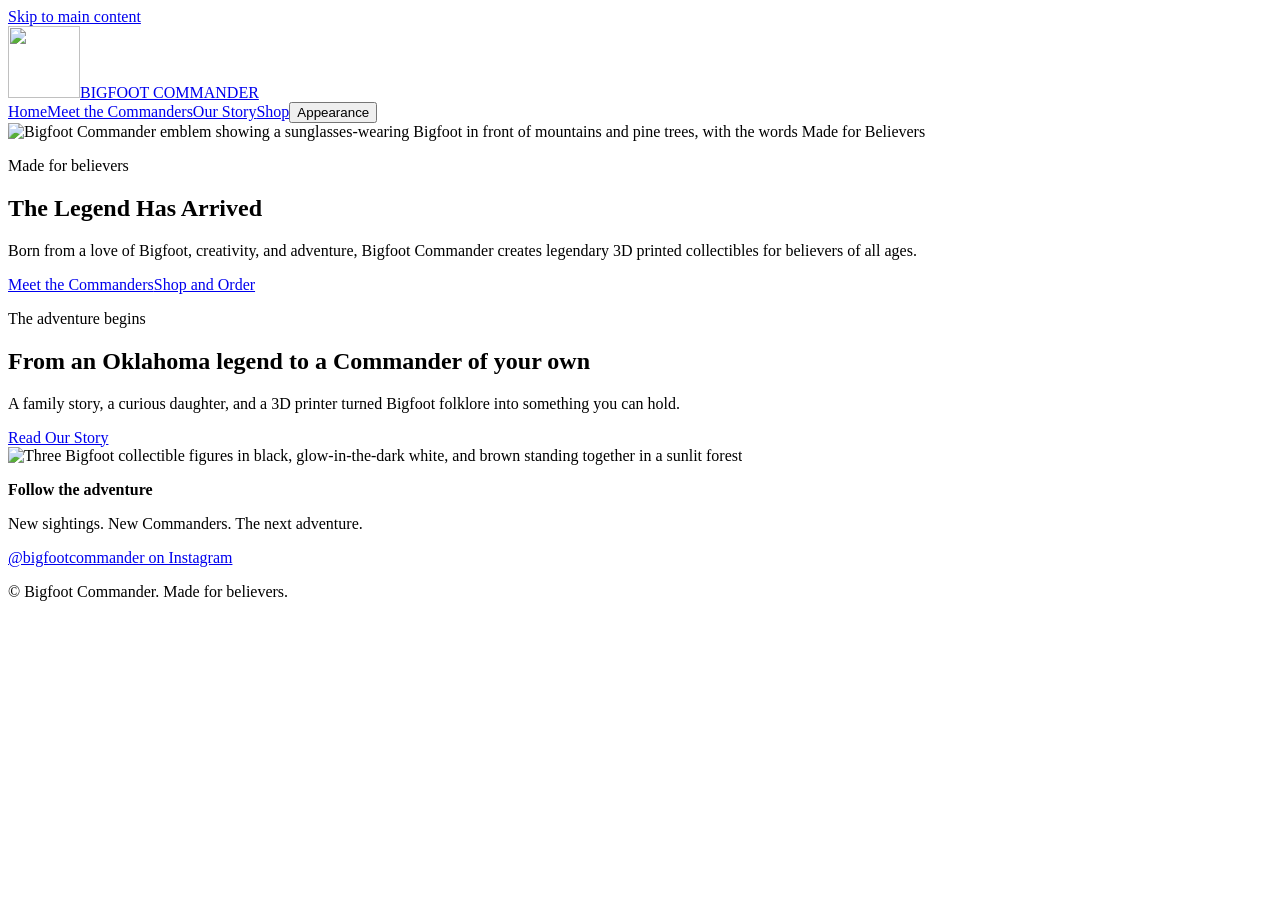
==== index.html @ b550fa46 "Add accessible Bigfoot Commander website: index.html" ====
<!doctype html><html lang="en"><head><meta charset="utf-8"><meta name="viewport" content="width=device-width,initial-scale=1"><meta name="color-scheme" content="light dark"><meta name="description" content="Bigfoot Commander: 3D printed Bigfoot collectibles, made for believers."><title>Home | Bigfoot Commander</title><link rel="icon" href="assets/logo.png"><link rel="stylesheet" href="styles.css"></head><body><a class="skip" href="#main">Skip to main content</a><header class="site-header"><div class="wrap header-inner"><a class="brand" href="index.html"><img src="assets/logo.png" alt="" width="72" height="72"><span>BIGFOOT COMMANDER</span></a><nav class="nav" aria-label="Main navigation"><a href="index.html" aria-current="page">Home</a><a href="commanders.html">Meet the Commanders</a><a href="story.html">Our Story</a><a href="shop.html">Shop</a><button id="theme-toggle" class="theme-btn" type="button">Appearance</button></nav></div></header><main id="main" tabindex="-1"><section class="hero wrap"><img class="hero-logo" src="assets/logo.png" alt="Bigfoot Commander emblem showing a sunglasses-wearing Bigfoot in front of mountains and pine trees, with the words Made for Believers"><p class="eyebrow">Made for believers</p><h1>The Legend Has Arrived</h1><p class="lead">Born from a love of Bigfoot, creativity, and adventure, Bigfoot Commander creates legendary 3D printed collectibles for believers of all ages.</p><div class="actions"><a class="btn" href="commanders.html">Meet the Commanders</a><a class="btn secondary" href="shop.html">Shop and Order</a></div></section><section class="section wrap feature"><div><p class="eyebrow">The adventure begins</p><h2>From an Oklahoma legend to a Commander of your own</h2><p>A family story, a curious daughter, and a 3D printer turned Bigfoot folklore into something you can hold.</p><a class="btn secondary" href="story.html">Read Our Story</a></div><img src="assets/forest-trio.png" alt="Three Bigfoot collectible figures in black, glow-in-the-dark white, and brown standing together in a sunlit forest" loading="lazy"></section></main><footer class="site-footer"><div class="wrap"><p><strong>Follow the adventure</strong></p><p>New sightings. New Commanders. The next adventure.</p><p><a href="https://www.instagram.com/bigfootcommander/" rel="noopener noreferrer">@bigfootcommander on Instagram</a></p><p class="small">© Bigfoot Commander. Made for believers.</p></div></footer><script src="script.js" defer></script></body></html>
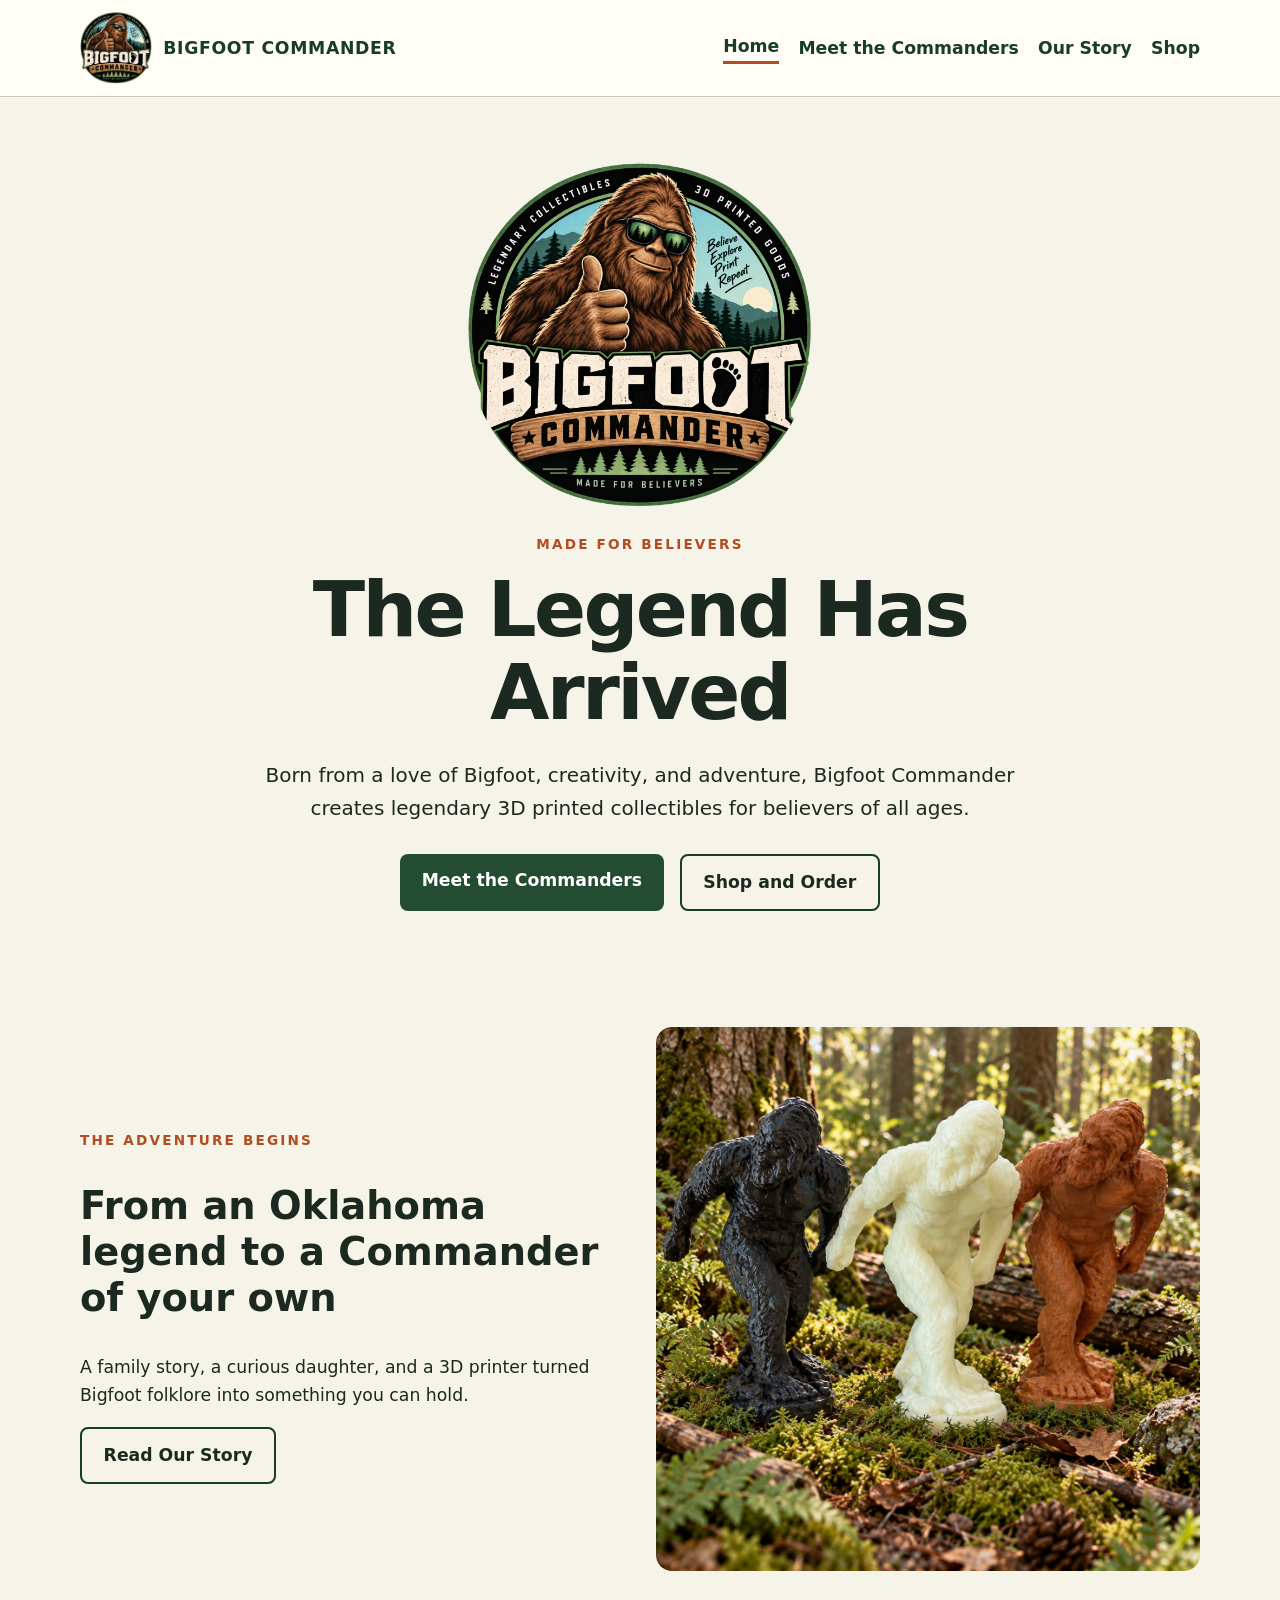
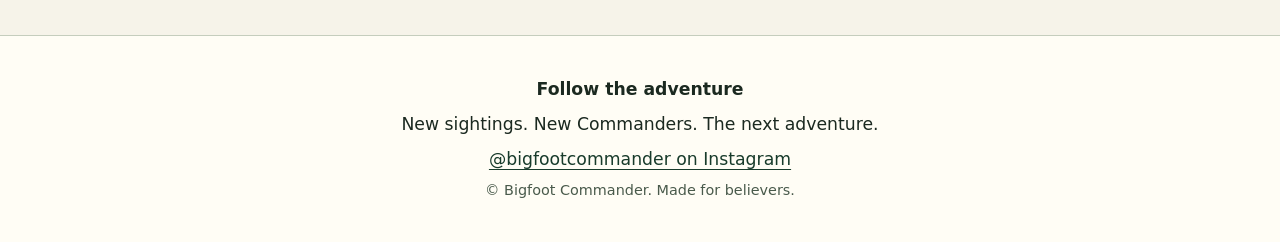
==== commit 30fabba2: "Use automatic system light/dark theme without appearance toggle" ====
--- a/index.html
+++ b/index.html
@@ -1 +1 @@
-<!doctype html><html lang="en"><head><meta charset="utf-8"><meta name="viewport" content="width=device-width,initial-scale=1"><meta name="color-scheme" content="light dark"><meta name="description" content="Bigfoot Commander: 3D printed Bigfoot collectibles, made for believers."><title>Home | Bigfoot Commander</title><link rel="icon" href="assets/logo.png"><link rel="stylesheet" href="styles.css"></head><body><a class="skip" href="#main">Skip to main content</a><header class="site-header"><div class="wrap header-inner"><a class="brand" href="index.html"><img src="assets/logo.png" alt="" width="72" height="72"><span>BIGFOOT COMMANDER</span></a><nav class="nav" aria-label="Main navigation"><a href="index.html" aria-current="page">Home</a><a href="commanders.html">Meet the Commanders</a><a href="story.html">Our Story</a><a href="shop.html">Shop</a><button id="theme-toggle" class="theme-btn" type="button">Appearance</button></nav></div></header><main id="main" tabindex="-1"><section class="hero wrap"><img class="hero-logo" src="assets/logo.png" alt="Bigfoot Commander emblem showing a sunglasses-wearing Bigfoot in front of mountains and pine trees, with the words Made for Believers"><p class="eyebrow">Made for believers</p><h1>The Legend Has Arrived</h1><p class="lead">Born from a love of Bigfoot, creativity, and adventure, Bigfoot Commander creates legendary 3D printed collectibles for believers of all ages.</p><div class="actions"><a class="btn" href="commanders.html">Meet the Commanders</a><a class="btn secondary" href="shop.html">Shop and Order</a></div></section><section class="section wrap feature"><div><p class="eyebrow">The adventure begins</p><h2>From an Oklahoma legend to a Commander of your own</h2><p>A family story, a curious daughter, and a 3D printer turned Bigfoot folklore into something you can hold.</p><a class="btn secondary" href="story.html">Read Our Story</a></div><img src="assets/forest-trio.png" alt="Three Bigfoot collectible figures in black, glow-in-the-dark white, and brown standing together in a sunlit forest" loading="lazy"></section></main><footer class="site-footer"><div class="wrap"><p><strong>Follow the adventure</strong></p><p>New sightings. New Commanders. The next adventure.</p><p><a href="https://www.instagram.com/bigfootcommander/" rel="noopener noreferrer">@bigfootcommander on Instagram</a></p><p class="small">© Bigfoot Commander. Made for believers.</p></div></footer><script src="script.js" defer></script></body></html>+<!doctype html><html lang="en"><head><meta charset="utf-8"><meta name="viewport" content="width=device-width,initial-scale=1"><meta name="color-scheme" content="light dark"><meta name="description" content="Bigfoot Commander: 3D printed Bigfoot collectibles, made for believers."><title>Home | Bigfoot Commander</title><link rel="icon" href="assets/logo.png"><link rel="stylesheet" href="styles.css"></head><body><a class="skip" href="#main">Skip to main content</a><header class="site-header"><div class="wrap header-inner"><a class="brand" href="index.html"><img src="assets/logo.png" alt="" width="72" height="72"><span>BIGFOOT COMMANDER</span></a><nav class="nav" aria-label="Main navigation"><a href="index.html" aria-current="page">Home</a><a href="commanders.html">Meet the Commanders</a><a href="story.html">Our Story</a><a href="shop.html">Shop</a></nav></div></header><main id="main" tabindex="-1"><section class="hero wrap"><img class="hero-logo" src="assets/logo.png" alt="Bigfoot Commander emblem showing a sunglasses-wearing Bigfoot in front of mountains and pine trees, with the words Made for Believers"><p class="eyebrow">Made for believers</p><h1>The Legend Has Arrived</h1><p class="lead">Born from a love of Bigfoot, creativity, and adventure, Bigfoot Commander creates legendary 3D printed collectibles for believers of all ages.</p><div class="actions"><a class="btn" href="commanders.html">Meet the Commanders</a><a class="btn secondary" href="shop.html">Shop and Order</a></div></section><section class="section wrap feature"><div><p class="eyebrow">The adventure begins</p><h2>From an Oklahoma legend to a Commander of your own</h2><p>A family story, a curious daughter, and a 3D printer turned Bigfoot folklore into something you can hold.</p><a class="btn secondary" href="story.html">Read Our Story</a></div><img src="assets/forest-trio.png" alt="Three Bigfoot collectible figures in black, glow-in-the-dark white, and brown standing together in a sunlit forest" loading="lazy"></section></main><footer class="site-footer"><div class="wrap"><p><strong>Follow the adventure</strong></p><p>New sightings. New Commanders. The next adventure.</p><p><a href="https://www.instagram.com/bigfootcommander/" rel="noopener noreferrer">@bigfootcommander on Instagram</a></p><p class="small">© Bigfoot Commander. Made for believers.</p></div></footer></body></html>
--- a/styles.css
+++ b/styles.css
@@ -0,0 +1,4 @@
+:root{color-scheme:light dark;--bg:#f6f3e9;--panel:#fffdf5;--ink:#1b2920;--muted:#495a4b;--forest:#183b2b;--accent:#b14d21;--line:#c5cdbd;--focus:#b14d21}
+:root[data-theme="dark"]{color-scheme:dark;--bg:#101b16;--panel:#1b2b22;--ink:#f2f0e7;--muted:#c5d2c6;--forest:#9bd0ad;--accent:#ffb36f;--line:#536859;--focus:#ffd07d}
+@media(prefers-color-scheme:dark){:root:not([data-theme="light"]){color-scheme:dark;--bg:#101b16;--panel:#1b2b22;--ink:#f2f0e7;--muted:#c5d2c6;--forest:#9bd0ad;--accent:#ffb36f;--line:#536859;--focus:#ffd07d}}
+*{box-sizing:border-box}html{scroll-behavior:smooth}body{margin:0;background:var(--bg);color:var(--ink);font:1.08rem/1.65 system-ui,-apple-system,Segoe UI,sans-serif}a{color:var(--forest);text-underline-offset:.22em}a:hover{text-decoration-thickness:3px}:focus-visible{outline:3px solid var(--focus);outline-offset:4px}.skip{position:absolute;top:-100px;left:1rem;background:var(--panel);padding:.6rem 1rem;z-index:100}.skip:focus{top:1rem}.wrap{width:min(1120px,calc(100% - 2rem));margin:auto}.site-header{border-bottom:1px solid var(--line);background:var(--panel)}.header-inner{display:flex;align-items:center;justify-content:space-between;gap:1.2rem;padding:.75rem 0;flex-wrap:wrap}.brand{display:flex;align-items:center;gap:.7rem;text-decoration:none;font-weight:900;letter-spacing:.04em}.brand img{width:72px;height:72px;object-fit:contain}.nav{display:flex;align-items:center;gap:.8rem 1.2rem;flex-wrap:wrap}.nav a{font-weight:700;text-decoration:none}.nav a[aria-current="page"]{border-bottom:3px solid var(--accent)}button{font:inherit;cursor:pointer}.theme-btn{border:1px solid var(--line);background:var(--bg);color:var(--ink);padding:.35rem .7rem;border-radius:8px}.hero{padding:4rem 0 3rem;text-align:center}.hero h1{font-size:clamp(2.4rem,6vw,5rem);line-height:1.08;letter-spacing:-.035em;margin:.4rem auto;max-width:850px}.eyebrow{text-transform:uppercase;letter-spacing:.16em;font-weight:800;color:var(--accent);font-size:.85rem}.lead{font-size:1.25rem;max-width:760px;margin:1.5rem auto}.hero-logo{width:min(350px,78vw);border-radius:50%;display:block;margin:0 auto 1.4rem}.actions{display:flex;justify-content:center;flex-wrap:wrap;gap:1rem;margin:1.8rem 0}.btn{display:inline-block;padding:.75rem 1.35rem;border-radius:8px;background:#234c32;color:#fff;font-weight:800;text-decoration:none}.btn.secondary{background:transparent;color:var(--ink);border:2px solid var(--forest)}.section{padding:2.5rem 0 4rem}.section h2{font-size:clamp(1.7rem,3vw,2.5rem);line-height:1.2}.grid{display:grid;grid-template-columns:repeat(3,minmax(0,1fr));gap:1.4rem}.card{background:var(--panel);border:1px solid var(--line);border-radius:16px;overflow:hidden}.card img{width:100%;aspect-ratio:1/1;object-fit:cover;display:block}.card-body{padding:1.1rem 1.3rem 1.5rem}.card h3{margin:.1rem 0}.price{font-size:1.6rem;font-weight:900;color:var(--accent)}.wide{grid-column:span 3;display:grid;grid-template-columns:1fr 1fr}.wide img{height:100%;aspect-ratio:auto}.story{max-width:780px;margin:auto}.story p{margin:1.1rem 0}.story h2{margin-top:2.3rem}.feature{display:grid;grid-template-columns:1fr 1fr;gap:2rem;align-items:center}.feature img{width:100%;border-radius:16px}.notice{border-left:5px solid var(--accent);padding:.8rem 1.2rem;background:var(--panel)}.site-footer{background:var(--panel);border-top:1px solid var(--line);padding:2rem 0;text-align:center}.site-footer p{margin:.4rem}.small{font-size:.9rem;color:var(--muted)}@media(max-width:740px){.grid{grid-template-columns:1fr}.wide{grid-column:auto;display:block}.feature{grid-template-columns:1fr}.header-inner{justify-content:center}.nav{justify-content:center}.hero{padding:2.5rem 0}.brand img{width:55px;height:55px}}@media(prefers-reduced-motion:reduce){html{scroll-behavior:auto}}
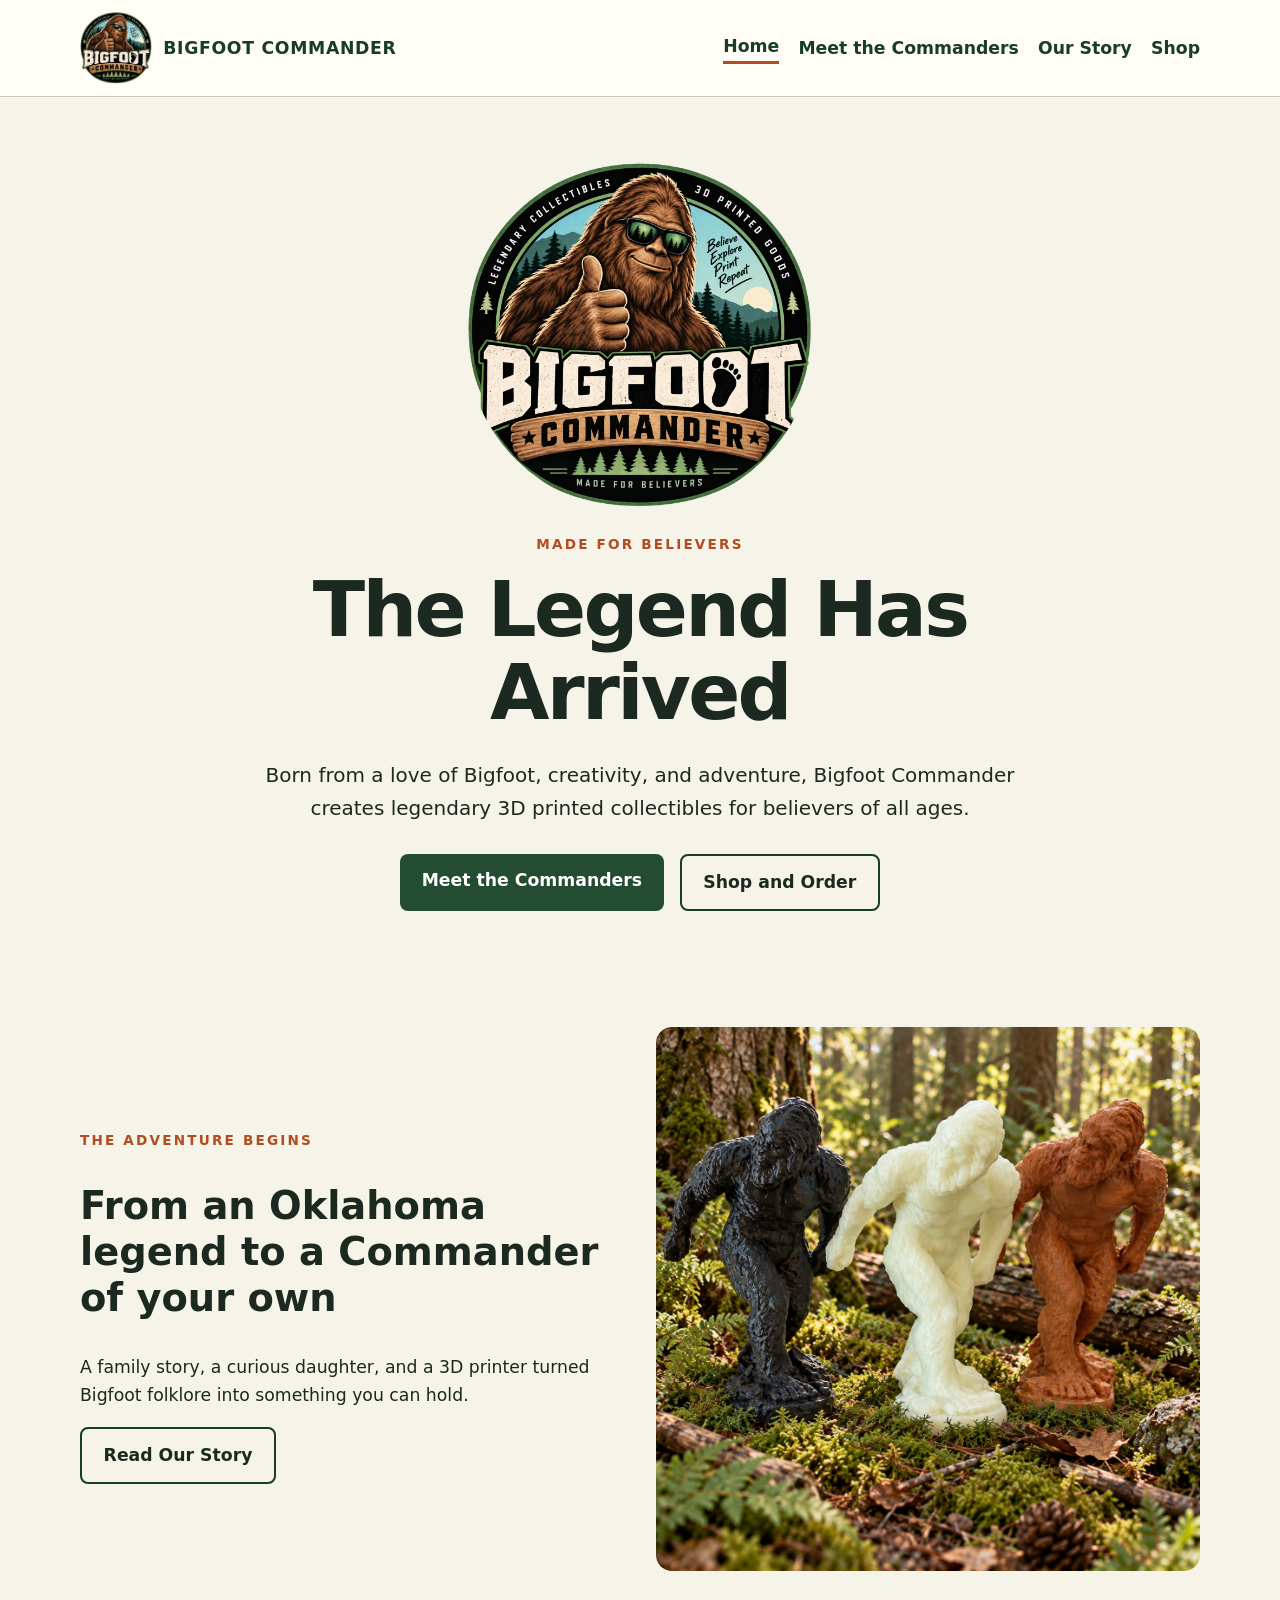
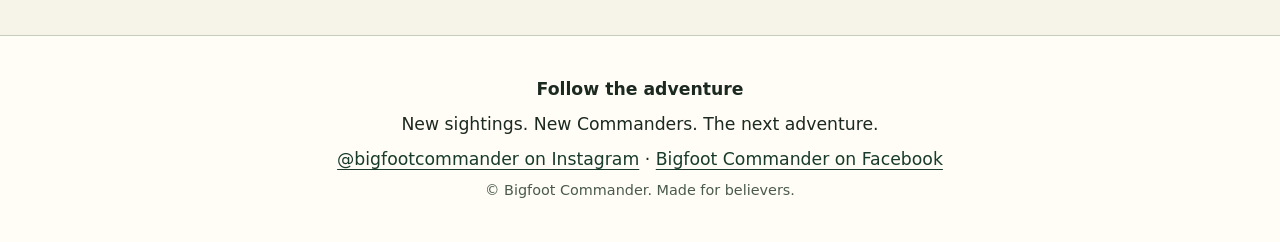
==== commit a6455d6c: "Add Facebook link next to Instagram" ====
--- a/index.html
+++ b/index.html
@@ -1 +1 @@
-<!doctype html><html lang="en"><head><meta charset="utf-8"><meta name="viewport" content="width=device-width,initial-scale=1"><meta name="color-scheme" content="light dark"><meta name="description" content="Bigfoot Commander: 3D printed Bigfoot collectibles, made for believers."><title>Home | Bigfoot Commander</title><link rel="icon" href="assets/logo.png"><link rel="stylesheet" href="styles.css"></head><body><a class="skip" href="#main">Skip to main content</a><header class="site-header"><div class="wrap header-inner"><a class="brand" href="index.html"><img src="assets/logo.png" alt="" width="72" height="72"><span>BIGFOOT COMMANDER</span></a><nav class="nav" aria-label="Main navigation"><a href="index.html" aria-current="page">Home</a><a href="commanders.html">Meet the Commanders</a><a href="story.html">Our Story</a><a href="shop.html">Shop</a></nav></div></header><main id="main" tabindex="-1"><section class="hero wrap"><img class="hero-logo" src="assets/logo.png" alt="Bigfoot Commander emblem showing a sunglasses-wearing Bigfoot in front of mountains and pine trees, with the words Made for Believers"><p class="eyebrow">Made for believers</p><h1>The Legend Has Arrived</h1><p class="lead">Born from a love of Bigfoot, creativity, and adventure, Bigfoot Commander creates legendary 3D printed collectibles for believers of all ages.</p><div class="actions"><a class="btn" href="commanders.html">Meet the Commanders</a><a class="btn secondary" href="shop.html">Shop and Order</a></div></section><section class="section wrap feature"><div><p class="eyebrow">The adventure begins</p><h2>From an Oklahoma legend to a Commander of your own</h2><p>A family story, a curious daughter, and a 3D printer turned Bigfoot folklore into something you can hold.</p><a class="btn secondary" href="story.html">Read Our Story</a></div><img src="assets/forest-trio.png" alt="Three Bigfoot collectible figures in black, glow-in-the-dark white, and brown standing together in a sunlit forest" loading="lazy"></section></main><footer class="site-footer"><div class="wrap"><p><strong>Follow the adventure</strong></p><p>New sightings. New Commanders. The next adventure.</p><p><a href="https://www.instagram.com/bigfootcommander/" rel="noopener noreferrer">@bigfootcommander on Instagram</a></p><p class="small">© Bigfoot Commander. Made for believers.</p></div></footer></body></html>+<!doctype html><html lang="en"><head><meta charset="utf-8"><meta name="viewport" content="width=device-width,initial-scale=1"><meta name="color-scheme" content="light dark"><meta name="description" content="Bigfoot Commander: 3D printed Bigfoot collectibles, made for believers."><title>Home | Bigfoot Commander</title><link rel="icon" href="assets/logo.png"><link rel="stylesheet" href="styles.css"></head><body><a class="skip" href="#main">Skip to main content</a><header class="site-header"><div class="wrap header-inner"><a class="brand" href="index.html"><img src="assets/logo.png" alt="" width="72" height="72"><span>BIGFOOT COMMANDER</span></a><nav class="nav" aria-label="Main navigation"><a href="index.html" aria-current="page">Home</a><a href="commanders.html">Meet the Commanders</a><a href="story.html">Our Story</a><a href="shop.html">Shop</a></nav></div></header><main id="main" tabindex="-1"><section class="hero wrap"><img class="hero-logo" src="assets/logo.png" alt="Bigfoot Commander emblem showing a sunglasses-wearing Bigfoot in front of mountains and pine trees, with the words Made for Believers"><p class="eyebrow">Made for believers</p><h1>The Legend Has Arrived</h1><p class="lead">Born from a love of Bigfoot, creativity, and adventure, Bigfoot Commander creates legendary 3D printed collectibles for believers of all ages.</p><div class="actions"><a class="btn" href="commanders.html">Meet the Commanders</a><a class="btn secondary" href="shop.html">Shop and Order</a></div></section><section class="section wrap feature"><div><p class="eyebrow">The adventure begins</p><h2>From an Oklahoma legend to a Commander of your own</h2><p>A family story, a curious daughter, and a 3D printer turned Bigfoot folklore into something you can hold.</p><a class="btn secondary" href="story.html">Read Our Story</a></div><img src="assets/forest-trio.png" alt="Three Bigfoot collectible figures in black, glow-in-the-dark white, and brown standing together in a sunlit forest" loading="lazy"></section></main><footer class="site-footer"><div class="wrap"><p><strong>Follow the adventure</strong></p><p>New sightings. New Commanders. The next adventure.</p><p><a href="https://www.instagram.com/bigfootcommander/" rel="noopener noreferrer">@bigfootcommander on Instagram</a> · <a href="https://www.facebook.com/profile.php?id=61593995922523" rel="noopener noreferrer">Bigfoot Commander on Facebook</a></p><p class="small">© Bigfoot Commander. Made for believers.</p></div></footer></body></html>
--- a/styles.css
+++ b/styles.css
@@ -1,4 +1,3 @@
 :root{color-scheme:light dark;--bg:#f6f3e9;--panel:#fffdf5;--ink:#1b2920;--muted:#495a4b;--forest:#183b2b;--accent:#b14d21;--line:#c5cdbd;--focus:#b14d21}
-:root[data-theme="dark"]{color-scheme:dark;--bg:#101b16;--panel:#1b2b22;--ink:#f2f0e7;--muted:#c5d2c6;--forest:#9bd0ad;--accent:#ffb36f;--line:#536859;--focus:#ffd07d}
-@media(prefers-color-scheme:dark){:root:not([data-theme="light"]){color-scheme:dark;--bg:#101b16;--panel:#1b2b22;--ink:#f2f0e7;--muted:#c5d2c6;--forest:#9bd0ad;--accent:#ffb36f;--line:#536859;--focus:#ffd07d}}
+@media(prefers-color-scheme:dark){:root{color-scheme:dark;--bg:#101b16;--panel:#1b2b22;--ink:#f2f0e7;--muted:#c5d2c6;--forest:#9bd0ad;--accent:#ffb36f;--line:#536859;--focus:#ffd07d}}
 *{box-sizing:border-box}html{scroll-behavior:smooth}body{margin:0;background:var(--bg);color:var(--ink);font:1.08rem/1.65 system-ui,-apple-system,Segoe UI,sans-serif}a{color:var(--forest);text-underline-offset:.22em}a:hover{text-decoration-thickness:3px}:focus-visible{outline:3px solid var(--focus);outline-offset:4px}.skip{position:absolute;top:-100px;left:1rem;background:var(--panel);padding:.6rem 1rem;z-index:100}.skip:focus{top:1rem}.wrap{width:min(1120px,calc(100% - 2rem));margin:auto}.site-header{border-bottom:1px solid var(--line);background:var(--panel)}.header-inner{display:flex;align-items:center;justify-content:space-between;gap:1.2rem;padding:.75rem 0;flex-wrap:wrap}.brand{display:flex;align-items:center;gap:.7rem;text-decoration:none;font-weight:900;letter-spacing:.04em}.brand img{width:72px;height:72px;object-fit:contain}.nav{display:flex;align-items:center;gap:.8rem 1.2rem;flex-wrap:wrap}.nav a{font-weight:700;text-decoration:none}.nav a[aria-current="page"]{border-bottom:3px solid var(--accent)}button{font:inherit;cursor:pointer}.theme-btn{border:1px solid var(--line);background:var(--bg);color:var(--ink);padding:.35rem .7rem;border-radius:8px}.hero{padding:4rem 0 3rem;text-align:center}.hero h1{font-size:clamp(2.4rem,6vw,5rem);line-height:1.08;letter-spacing:-.035em;margin:.4rem auto;max-width:850px}.eyebrow{text-transform:uppercase;letter-spacing:.16em;font-weight:800;color:var(--accent);font-size:.85rem}.lead{font-size:1.25rem;max-width:760px;margin:1.5rem auto}.hero-logo{width:min(350px,78vw);border-radius:50%;display:block;margin:0 auto 1.4rem}.actions{display:flex;justify-content:center;flex-wrap:wrap;gap:1rem;margin:1.8rem 0}.btn{display:inline-block;padding:.75rem 1.35rem;border-radius:8px;background:#234c32;color:#fff;font-weight:800;text-decoration:none}.btn.secondary{background:transparent;color:var(--ink);border:2px solid var(--forest)}.section{padding:2.5rem 0 4rem}.section h2{font-size:clamp(1.7rem,3vw,2.5rem);line-height:1.2}.grid{display:grid;grid-template-columns:repeat(3,minmax(0,1fr));gap:1.4rem}.card{background:var(--panel);border:1px solid var(--line);border-radius:16px;overflow:hidden}.card img{width:100%;aspect-ratio:1/1;object-fit:cover;display:block}.card-body{padding:1.1rem 1.3rem 1.5rem}.card h3{margin:.1rem 0}.price{font-size:1.6rem;font-weight:900;color:var(--accent)}.wide{grid-column:span 3;display:grid;grid-template-columns:1fr 1fr}.wide img{height:100%;aspect-ratio:auto}.story{max-width:780px;margin:auto}.story p{margin:1.1rem 0}.story h2{margin-top:2.3rem}.feature{display:grid;grid-template-columns:1fr 1fr;gap:2rem;align-items:center}.feature img{width:100%;border-radius:16px}.notice{border-left:5px solid var(--accent);padding:.8rem 1.2rem;background:var(--panel)}.site-footer{background:var(--panel);border-top:1px solid var(--line);padding:2rem 0;text-align:center}.site-footer p{margin:.4rem}.small{font-size:.9rem;color:var(--muted)}@media(max-width:740px){.grid{grid-template-columns:1fr}.wide{grid-column:auto;display:block}.feature{grid-template-columns:1fr}.header-inner{justify-content:center}.nav{justify-content:center}.hero{padding:2.5rem 0}.brand img{width:55px;height:55px}}@media(prefers-reduced-motion:reduce){html{scroll-behavior:auto}}
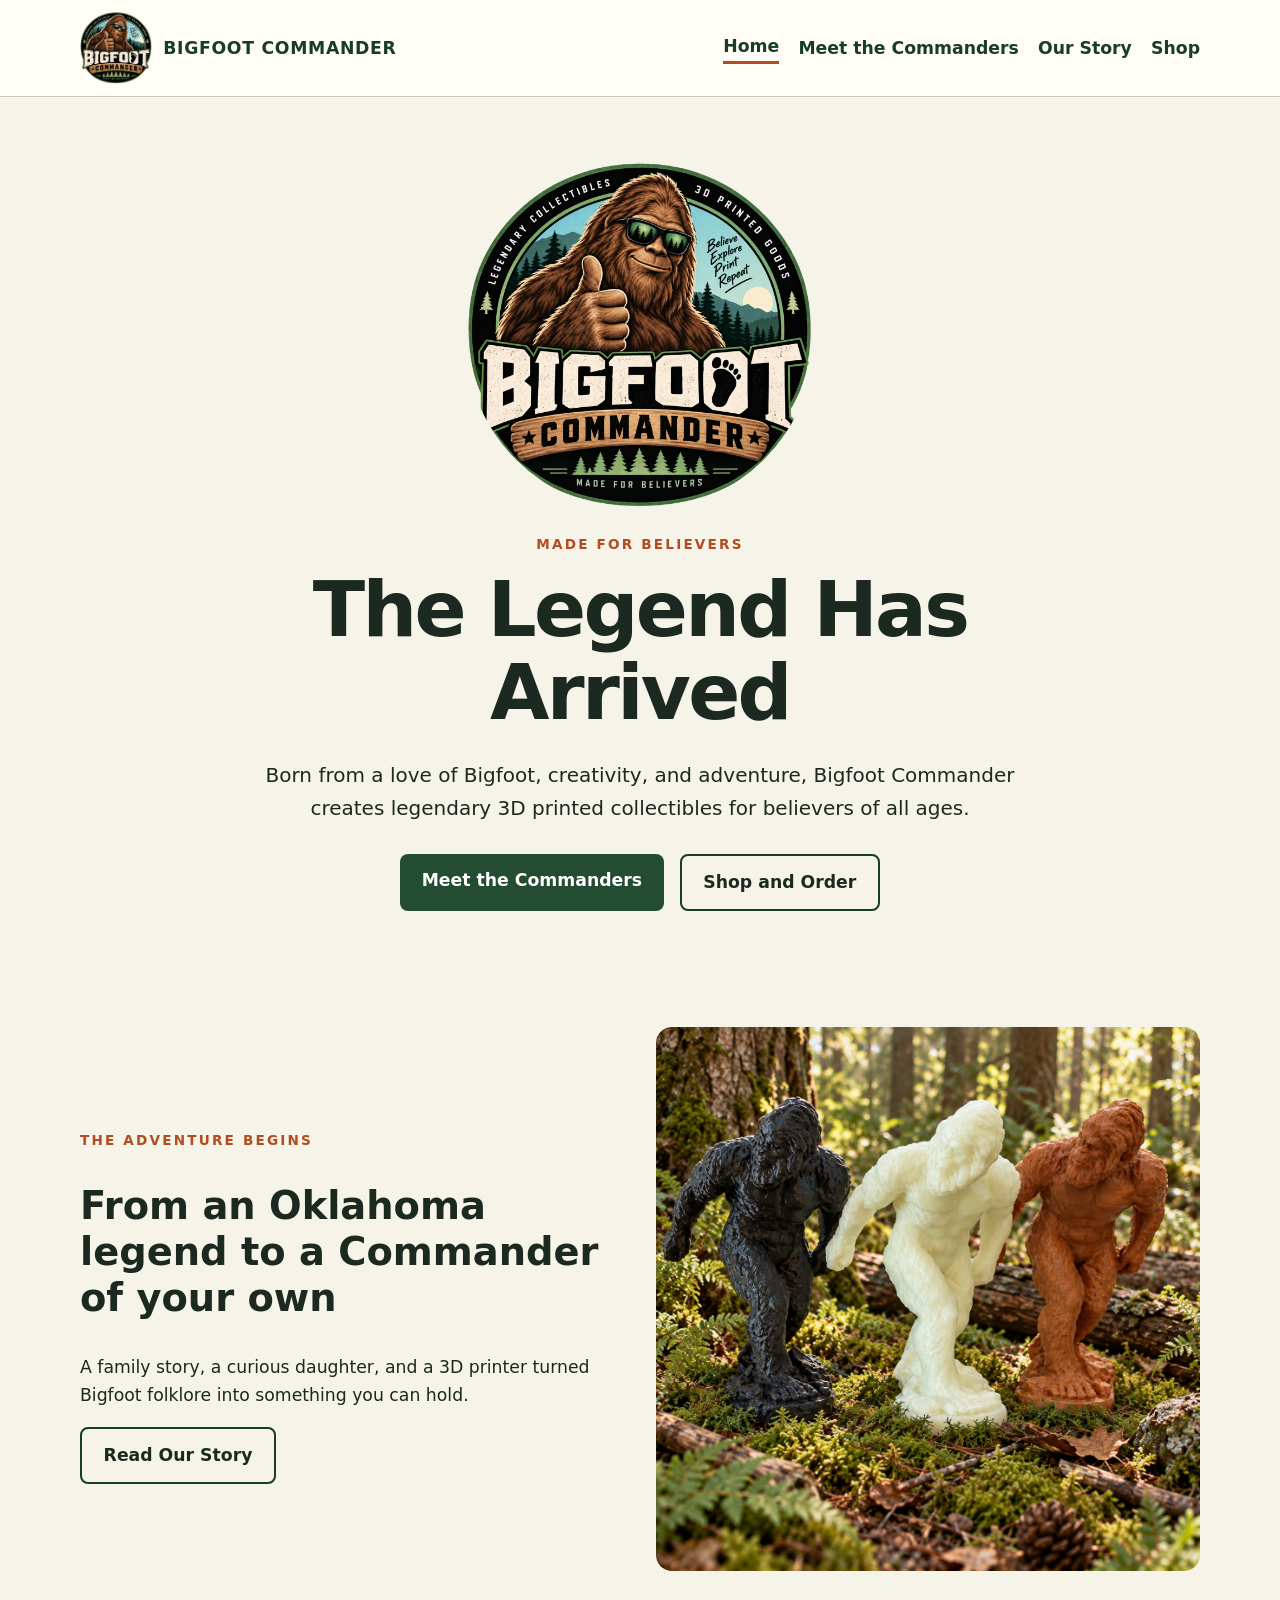
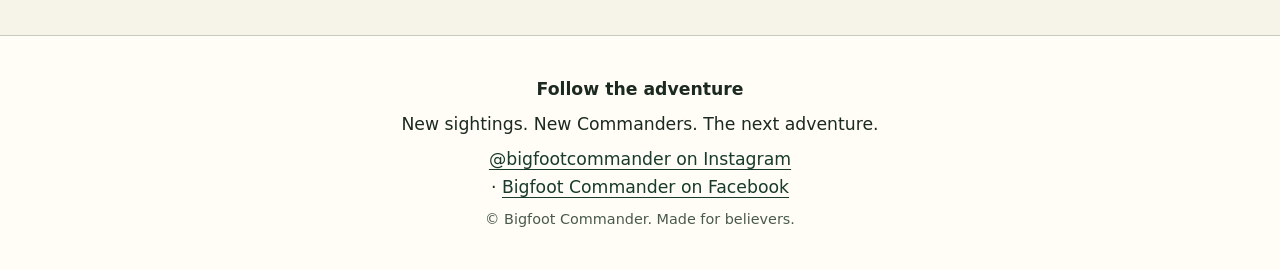
==== commit 6781c18f: "Add accessible nonvisual break between footer social links" ====
--- a/index.html
+++ b/index.html
@@ -1 +1 @@
-<!doctype html><html lang="en"><head><meta charset="utf-8"><meta name="viewport" content="width=device-width,initial-scale=1"><meta name="color-scheme" content="light dark"><meta name="description" content="Bigfoot Commander: 3D printed Bigfoot collectibles, made for believers."><title>Home | Bigfoot Commander</title><link rel="icon" href="assets/logo.png"><link rel="stylesheet" href="styles.css"></head><body><a class="skip" href="#main">Skip to main content</a><header class="site-header"><div class="wrap header-inner"><a class="brand" href="index.html"><img src="assets/logo.png" alt="" width="72" height="72"><span>BIGFOOT COMMANDER</span></a><nav class="nav" aria-label="Main navigation"><a href="index.html" aria-current="page">Home</a><a href="commanders.html">Meet the Commanders</a><a href="story.html">Our Story</a><a href="shop.html">Shop</a></nav></div></header><main id="main" tabindex="-1"><section class="hero wrap"><img class="hero-logo" src="assets/logo.png" alt="Bigfoot Commander emblem showing a sunglasses-wearing Bigfoot in front of mountains and pine trees, with the words Made for Believers"><p class="eyebrow">Made for believers</p><h1>The Legend Has Arrived</h1><p class="lead">Born from a love of Bigfoot, creativity, and adventure, Bigfoot Commander creates legendary 3D printed collectibles for believers of all ages.</p><div class="actions"><a class="btn" href="commanders.html">Meet the Commanders</a><a class="btn secondary" href="shop.html">Shop and Order</a></div></section><section class="section wrap feature"><div><p class="eyebrow">The adventure begins</p><h2>From an Oklahoma legend to a Commander of your own</h2><p>A family story, a curious daughter, and a 3D printer turned Bigfoot folklore into something you can hold.</p><a class="btn secondary" href="story.html">Read Our Story</a></div><img src="assets/forest-trio.png" alt="Three Bigfoot collectible figures in black, glow-in-the-dark white, and brown standing together in a sunlit forest" loading="lazy"></section></main><footer class="site-footer"><div class="wrap"><p><strong>Follow the adventure</strong></p><p>New sightings. New Commanders. The next adventure.</p><p><a href="https://www.instagram.com/bigfootcommander/" rel="noopener noreferrer">@bigfootcommander on Instagram</a> · <a href="https://www.facebook.com/profile.php?id=61593995922523" rel="noopener noreferrer">Bigfoot Commander on Facebook</a></p><p class="small">© Bigfoot Commander. Made for believers.</p></div></footer></body></html>+<!doctype html><html lang="en"><head><meta charset="utf-8"><meta name="viewport" content="width=device-width,initial-scale=1"><meta name="color-scheme" content="light dark"><meta name="description" content="Bigfoot Commander: 3D printed Bigfoot collectibles, made for believers."><title>Home | Bigfoot Commander</title><link rel="icon" href="assets/logo.png"><link rel="stylesheet" href="styles.css"></head><body><a class="skip" href="#main">Skip to main content</a><header class="site-header"><div class="wrap header-inner"><a class="brand" href="index.html"><img src="assets/logo.png" alt="" width="72" height="72"><span>BIGFOOT COMMANDER</span></a><nav class="nav" aria-label="Main navigation"><a href="index.html" aria-current="page">Home</a><a href="commanders.html">Meet the Commanders</a><a href="story.html">Our Story</a><a href="shop.html">Shop</a></nav></div></header><main id="main" tabindex="-1"><section class="hero wrap"><img class="hero-logo" src="assets/logo.png" alt="Bigfoot Commander emblem showing a sunglasses-wearing Bigfoot in front of mountains and pine trees, with the words Made for Believers"><p class="eyebrow">Made for believers</p><h1>The Legend Has Arrived</h1><p class="lead">Born from a love of Bigfoot, creativity, and adventure, Bigfoot Commander creates legendary 3D printed collectibles for believers of all ages.</p><div class="actions"><a class="btn" href="commanders.html">Meet the Commanders</a><a class="btn secondary" href="shop.html">Shop and Order</a></div></section><section class="section wrap feature"><div><p class="eyebrow">The adventure begins</p><h2>From an Oklahoma legend to a Commander of your own</h2><p>A family story, a curious daughter, and a 3D printer turned Bigfoot folklore into something you can hold.</p><a class="btn secondary" href="story.html">Read Our Story</a></div><img src="assets/forest-trio.png" alt="Three Bigfoot collectible figures in black, glow-in-the-dark white, and brown standing together in a sunlit forest" loading="lazy"></section></main><footer class="site-footer"><div class="wrap"><p><strong>Follow the adventure</strong></p><p>New sightings. New Commanders. The next adventure.</p><p><a href="https://www.instagram.com/bigfootcommander/" rel="noopener noreferrer">@bigfootcommander on Instagram</a><br class="a11y-break"> · <a href="https://www.facebook.com/profile.php?id=61593995922523" rel="noopener noreferrer">Bigfoot Commander on Facebook</a></p><p class="small">© Bigfoot Commander. Made for believers.</p></div></footer></body></html>
--- a/styles.css
+++ b/styles.css
@@ -1,3 +1,5 @@
 :root{color-scheme:light dark;--bg:#f6f3e9;--panel:#fffdf5;--ink:#1b2920;--muted:#495a4b;--forest:#183b2b;--accent:#b14d21;--line:#c5cdbd;--focus:#b14d21}
 @media(prefers-color-scheme:dark){:root{color-scheme:dark;--bg:#101b16;--panel:#1b2b22;--ink:#f2f0e7;--muted:#c5d2c6;--forest:#9bd0ad;--accent:#ffb36f;--line:#536859;--focus:#ffd07d}}
-*{box-sizing:border-box}html{scroll-behavior:smooth}body{margin:0;background:var(--bg);color:var(--ink);font:1.08rem/1.65 system-ui,-apple-system,Segoe UI,sans-serif}a{color:var(--forest);text-underline-offset:.22em}a:hover{text-decoration-thickness:3px}:focus-visible{outline:3px solid var(--focus);outline-offset:4px}.skip{position:absolute;top:-100px;left:1rem;background:var(--panel);padding:.6rem 1rem;z-index:100}.skip:focus{top:1rem}.wrap{width:min(1120px,calc(100% - 2rem));margin:auto}.site-header{border-bottom:1px solid var(--line);background:var(--panel)}.header-inner{display:flex;align-items:center;justify-content:space-between;gap:1.2rem;padding:.75rem 0;flex-wrap:wrap}.brand{display:flex;align-items:center;gap:.7rem;text-decoration:none;font-weight:900;letter-spacing:.04em}.brand img{width:72px;height:72px;object-fit:contain}.nav{display:flex;align-items:center;gap:.8rem 1.2rem;flex-wrap:wrap}.nav a{font-weight:700;text-decoration:none}.nav a[aria-current="page"]{border-bottom:3px solid var(--accent)}button{font:inherit;cursor:pointer}.theme-btn{border:1px solid var(--line);background:var(--bg);color:var(--ink);padding:.35rem .7rem;border-radius:8px}.hero{padding:4rem 0 3rem;text-align:center}.hero h1{font-size:clamp(2.4rem,6vw,5rem);line-height:1.08;letter-spacing:-.035em;margin:.4rem auto;max-width:850px}.eyebrow{text-transform:uppercase;letter-spacing:.16em;font-weight:800;color:var(--accent);font-size:.85rem}.lead{font-size:1.25rem;max-width:760px;margin:1.5rem auto}.hero-logo{width:min(350px,78vw);border-radius:50%;display:block;margin:0 auto 1.4rem}.actions{display:flex;justify-content:center;flex-wrap:wrap;gap:1rem;margin:1.8rem 0}.btn{display:inline-block;padding:.75rem 1.35rem;border-radius:8px;background:#234c32;color:#fff;font-weight:800;text-decoration:none}.btn.secondary{background:transparent;color:var(--ink);border:2px solid var(--forest)}.section{padding:2.5rem 0 4rem}.section h2{font-size:clamp(1.7rem,3vw,2.5rem);line-height:1.2}.grid{display:grid;grid-template-columns:repeat(3,minmax(0,1fr));gap:1.4rem}.card{background:var(--panel);border:1px solid var(--line);border-radius:16px;overflow:hidden}.card img{width:100%;aspect-ratio:1/1;object-fit:cover;display:block}.card-body{padding:1.1rem 1.3rem 1.5rem}.card h3{margin:.1rem 0}.price{font-size:1.6rem;font-weight:900;color:var(--accent)}.wide{grid-column:span 3;display:grid;grid-template-columns:1fr 1fr}.wide img{height:100%;aspect-ratio:auto}.story{max-width:780px;margin:auto}.story p{margin:1.1rem 0}.story h2{margin-top:2.3rem}.feature{display:grid;grid-template-columns:1fr 1fr;gap:2rem;align-items:center}.feature img{width:100%;border-radius:16px}.notice{border-left:5px solid var(--accent);padding:.8rem 1.2rem;background:var(--panel)}.site-footer{background:var(--panel);border-top:1px solid var(--line);padding:2rem 0;text-align:center}.site-footer p{margin:.4rem}.small{font-size:.9rem;color:var(--muted)}@media(max-width:740px){.grid{grid-template-columns:1fr}.wide{grid-column:auto;display:block}.feature{grid-template-columns:1fr}.header-inner{justify-content:center}.nav{justify-content:center}.hero{padding:2.5rem 0}.brand img{width:55px;height:55px}}@media(prefers-reduced-motion:reduce){html{scroll-behavior:auto}}+*{box-sizing:border-box}html{scroll-behavior:smooth}body{margin:0;background:var(--bg);color:var(--ink);font:1.08rem/1.65 system-ui,-apple-system,Segoe UI,sans-serif}a{color:var(--forest);text-underline-offset:.22em}a:hover{text-decoration-thickness:3px}:focus-visible{outline:3px solid var(--focus);outline-offset:4px}.skip{position:absolute;top:-100px;left:1rem;background:var(--panel);padding:.6rem 1rem;z-index:100}.skip:focus{top:1rem}.wrap{width:min(1120px,calc(100% - 2rem));margin:auto}.site-header{border-bottom:1px solid var(--line);background:var(--panel)}.header-inner{display:flex;align-items:center;justify-content:space-between;gap:1.2rem;padding:.75rem 0;flex-wrap:wrap}.brand{display:flex;align-items:center;gap:.7rem;text-decoration:none;font-weight:900;letter-spacing:.04em}.brand img{width:72px;height:72px;object-fit:contain}.nav{display:flex;align-items:center;gap:.8rem 1.2rem;flex-wrap:wrap}.nav a{font-weight:700;text-decoration:none}.nav a[aria-current="page"]{border-bottom:3px solid var(--accent)}button{font:inherit;cursor:pointer}.theme-btn{border:1px solid var(--line);background:var(--bg);color:var(--ink);padding:.35rem .7rem;border-radius:8px}.hero{padding:4rem 0 3rem;text-align:center}.hero h1{font-size:clamp(2.4rem,6vw,5rem);line-height:1.08;letter-spacing:-.035em;margin:.4rem auto;max-width:850px}.eyebrow{text-transform:uppercase;letter-spacing:.16em;font-weight:800;color:var(--accent);font-size:.85rem}.lead{font-size:1.25rem;max-width:760px;margin:1.5rem auto}.hero-logo{width:min(350px,78vw);border-radius:50%;display:block;margin:0 auto 1.4rem}.actions{display:flex;justify-content:center;flex-wrap:wrap;gap:1rem;margin:1.8rem 0}.btn{display:inline-block;padding:.75rem 1.35rem;border-radius:8px;background:#234c32;color:#fff;font-weight:800;text-decoration:none}.btn.secondary{background:transparent;color:var(--ink);border:2px solid var(--forest)}.section{padding:2.5rem 0 4rem}.section h2{font-size:clamp(1.7rem,3vw,2.5rem);line-height:1.2}.grid{display:grid;grid-template-columns:repeat(3,minmax(0,1fr));gap:1.4rem}.card{background:var(--panel);border:1px solid var(--line);border-radius:16px;overflow:hidden}.card img{width:100%;aspect-ratio:1/1;object-fit:cover;display:block}.card-body{padding:1.1rem 1.3rem 1.5rem}.card h3{margin:.1rem 0}.price{font-size:1.6rem;font-weight:900;color:var(--accent)}.wide{grid-column:span 3;display:grid;grid-template-columns:1fr 1fr}.wide img{height:100%;aspect-ratio:auto}.story{max-width:780px;margin:auto}.story p{margin:1.1rem 0}.story h2{margin-top:2.3rem}.feature{display:grid;grid-template-columns:1fr 1fr;gap:2rem;align-items:center}.feature img{width:100%;border-radius:16px}.notice{border-left:5px solid var(--accent);padding:.8rem 1.2rem;background:var(--panel)}.site-footer{background:var(--panel);border-top:1px solid var(--line);padding:2rem 0;text-align:center}.site-footer p{margin:.4rem}.small{font-size:.9rem;color:var(--muted)}@media(max-width:740px){.grid{grid-template-columns:1fr}.wide{grid-column:auto;display:block}.feature{grid-template-columns:1fr}.header-inner{justify-content:center}.nav{justify-content:center}.hero{padding:2.5rem 0}.brand img{width:55px;height:55px}}@media(prefers-reduced-motion:reduce){html{scroll-behavior:auto}}
+/* Preserve a line break for assistive technology without changing footer layout. */
+.site-footer br.a11y-break{position:absolute;width:1px;height:1px;overflow:hidden;clip-path:inset(50%);white-space:nowrap}
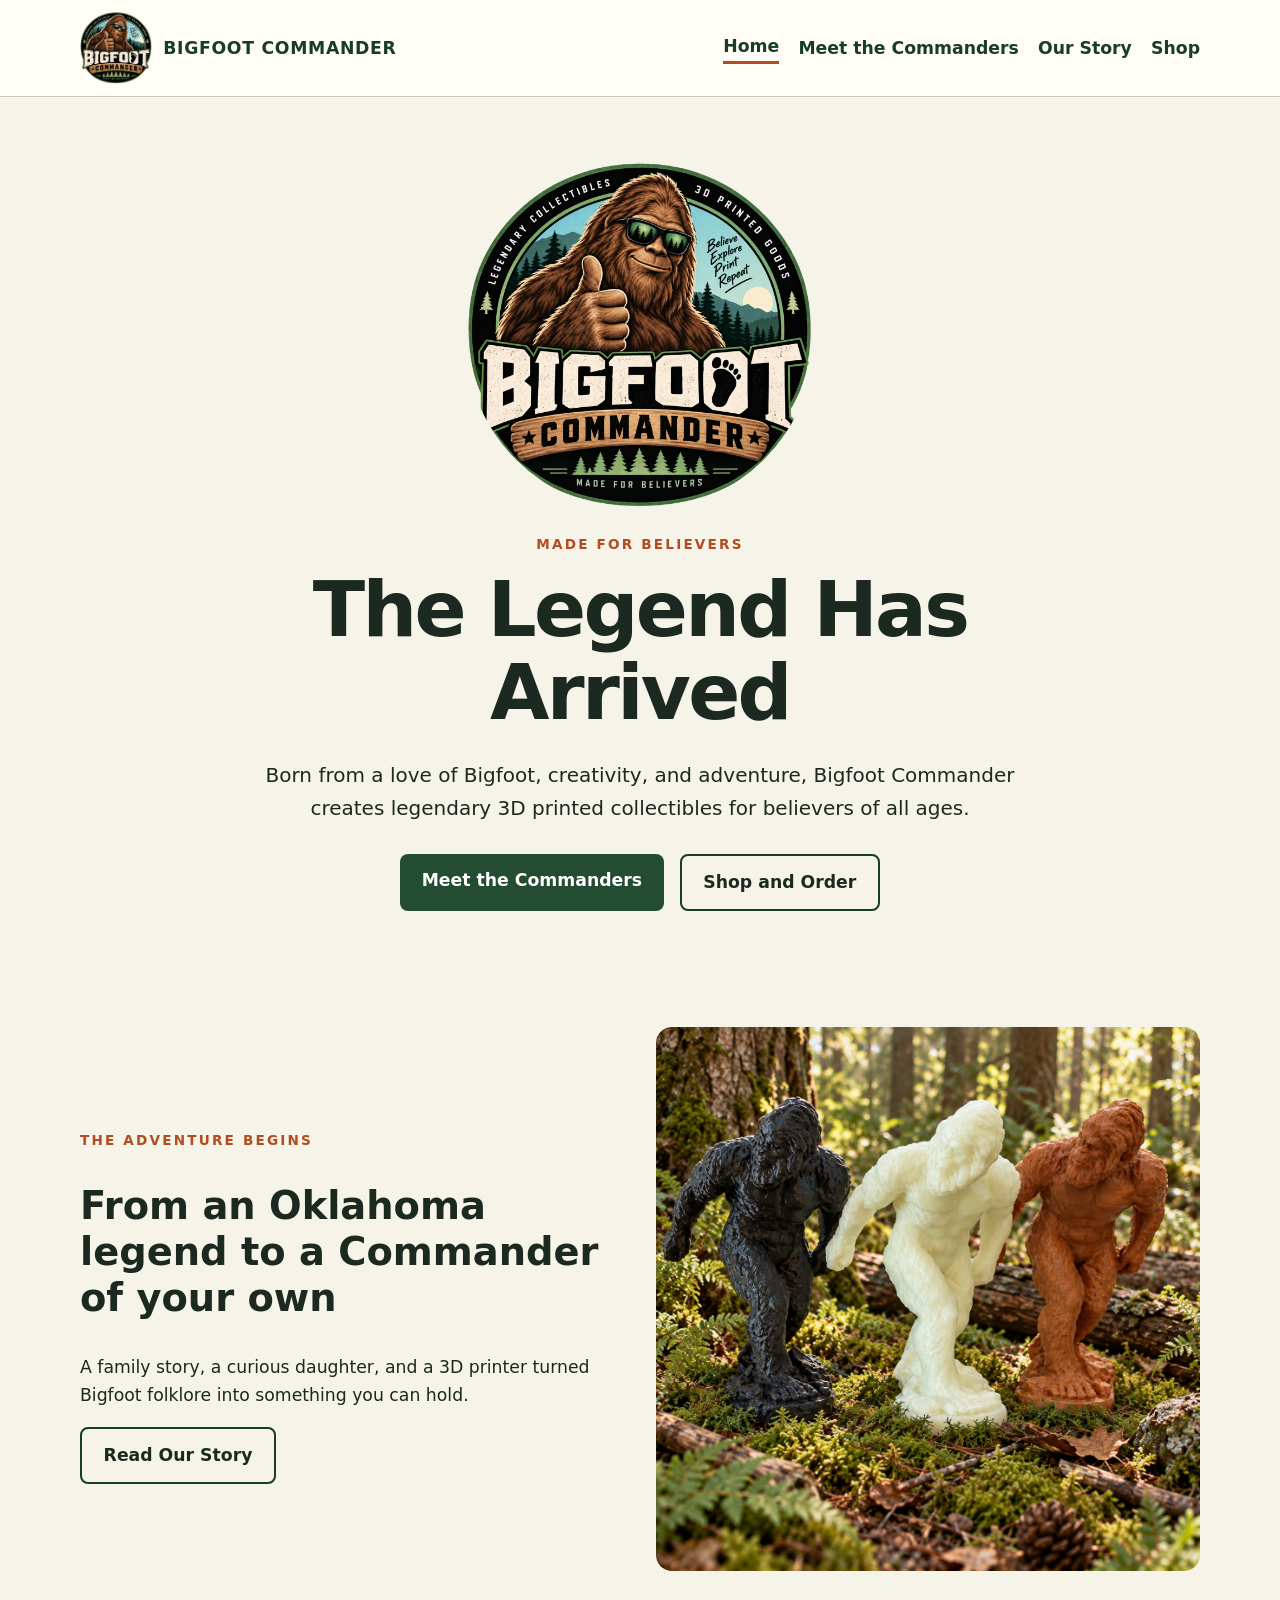
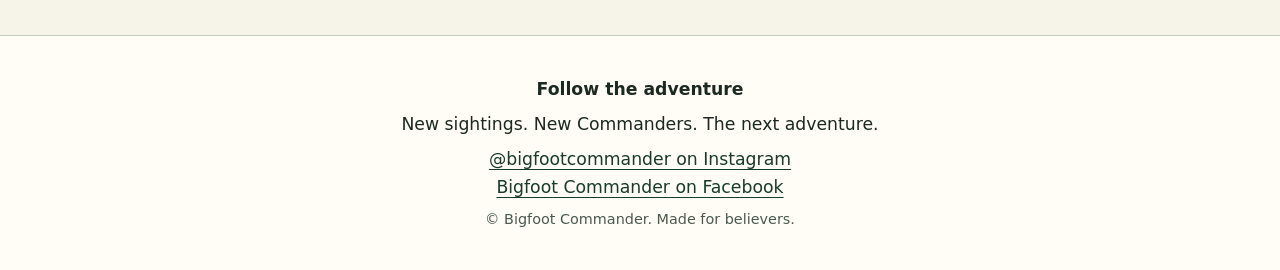
==== commit c958182f: "Remove decorative dot between footer social links" ====
--- a/index.html
+++ b/index.html
@@ -1 +1 @@
-<!doctype html><html lang="en"><head><meta charset="utf-8"><meta name="viewport" content="width=device-width,initial-scale=1"><meta name="color-scheme" content="light dark"><meta name="description" content="Bigfoot Commander: 3D printed Bigfoot collectibles, made for believers."><title>Home | Bigfoot Commander</title><link rel="icon" href="assets/logo.png"><link rel="stylesheet" href="styles.css"></head><body><a class="skip" href="#main">Skip to main content</a><header class="site-header"><div class="wrap header-inner"><a class="brand" href="index.html"><img src="assets/logo.png" alt="" width="72" height="72"><span>BIGFOOT COMMANDER</span></a><nav class="nav" aria-label="Main navigation"><a href="index.html" aria-current="page">Home</a><a href="commanders.html">Meet the Commanders</a><a href="story.html">Our Story</a><a href="shop.html">Shop</a></nav></div></header><main id="main" tabindex="-1"><section class="hero wrap"><img class="hero-logo" src="assets/logo.png" alt="Bigfoot Commander emblem showing a sunglasses-wearing Bigfoot in front of mountains and pine trees, with the words Made for Believers"><p class="eyebrow">Made for believers</p><h1>The Legend Has Arrived</h1><p class="lead">Born from a love of Bigfoot, creativity, and adventure, Bigfoot Commander creates legendary 3D printed collectibles for believers of all ages.</p><div class="actions"><a class="btn" href="commanders.html">Meet the Commanders</a><a class="btn secondary" href="shop.html">Shop and Order</a></div></section><section class="section wrap feature"><div><p class="eyebrow">The adventure begins</p><h2>From an Oklahoma legend to a Commander of your own</h2><p>A family story, a curious daughter, and a 3D printer turned Bigfoot folklore into something you can hold.</p><a class="btn secondary" href="story.html">Read Our Story</a></div><img src="assets/forest-trio.png" alt="Three Bigfoot collectible figures in black, glow-in-the-dark white, and brown standing together in a sunlit forest" loading="lazy"></section></main><footer class="site-footer"><div class="wrap"><p><strong>Follow the adventure</strong></p><p>New sightings. New Commanders. The next adventure.</p><p><a href="https://www.instagram.com/bigfootcommander/" rel="noopener noreferrer">@bigfootcommander on Instagram</a><br class="a11y-break"> · <a href="https://www.facebook.com/profile.php?id=61593995922523" rel="noopener noreferrer">Bigfoot Commander on Facebook</a></p><p class="small">© Bigfoot Commander. Made for believers.</p></div></footer></body></html>+<!doctype html><html lang="en"><head><meta charset="utf-8"><meta name="viewport" content="width=device-width,initial-scale=1"><meta name="color-scheme" content="light dark"><meta name="description" content="Bigfoot Commander: 3D printed Bigfoot collectibles, made for believers."><title>Home | Bigfoot Commander</title><link rel="icon" href="assets/logo.png"><link rel="stylesheet" href="styles.css"></head><body><a class="skip" href="#main">Skip to main content</a><header class="site-header"><div class="wrap header-inner"><a class="brand" href="index.html"><img src="assets/logo.png" alt="" width="72" height="72"><span>BIGFOOT COMMANDER</span></a><nav class="nav" aria-label="Main navigation"><a href="index.html" aria-current="page">Home</a><a href="commanders.html">Meet the Commanders</a><a href="story.html">Our Story</a><a href="shop.html">Shop</a></nav></div></header><main id="main" tabindex="-1"><section class="hero wrap"><img class="hero-logo" src="assets/logo.png" alt="Bigfoot Commander emblem showing a sunglasses-wearing Bigfoot in front of mountains and pine trees, with the words Made for Believers"><p class="eyebrow">Made for believers</p><h1>The Legend Has Arrived</h1><p class="lead">Born from a love of Bigfoot, creativity, and adventure, Bigfoot Commander creates legendary 3D printed collectibles for believers of all ages.</p><div class="actions"><a class="btn" href="commanders.html">Meet the Commanders</a><a class="btn secondary" href="shop.html">Shop and Order</a></div></section><section class="section wrap feature"><div><p class="eyebrow">The adventure begins</p><h2>From an Oklahoma legend to a Commander of your own</h2><p>A family story, a curious daughter, and a 3D printer turned Bigfoot folklore into something you can hold.</p><a class="btn secondary" href="story.html">Read Our Story</a></div><img src="assets/forest-trio.png" alt="Three Bigfoot collectible figures in black, glow-in-the-dark white, and brown standing together in a sunlit forest" loading="lazy"></section></main><footer class="site-footer"><div class="wrap"><p><strong>Follow the adventure</strong></p><p>New sightings. New Commanders. The next adventure.</p><p><a href="https://www.instagram.com/bigfootcommander/" rel="noopener noreferrer">@bigfootcommander on Instagram</a><br class="a11y-break"> <a href="https://www.facebook.com/profile.php?id=61593995922523" rel="noopener noreferrer">Bigfoot Commander on Facebook</a></p><p class="small">© Bigfoot Commander. Made for believers.</p></div></footer></body></html>
